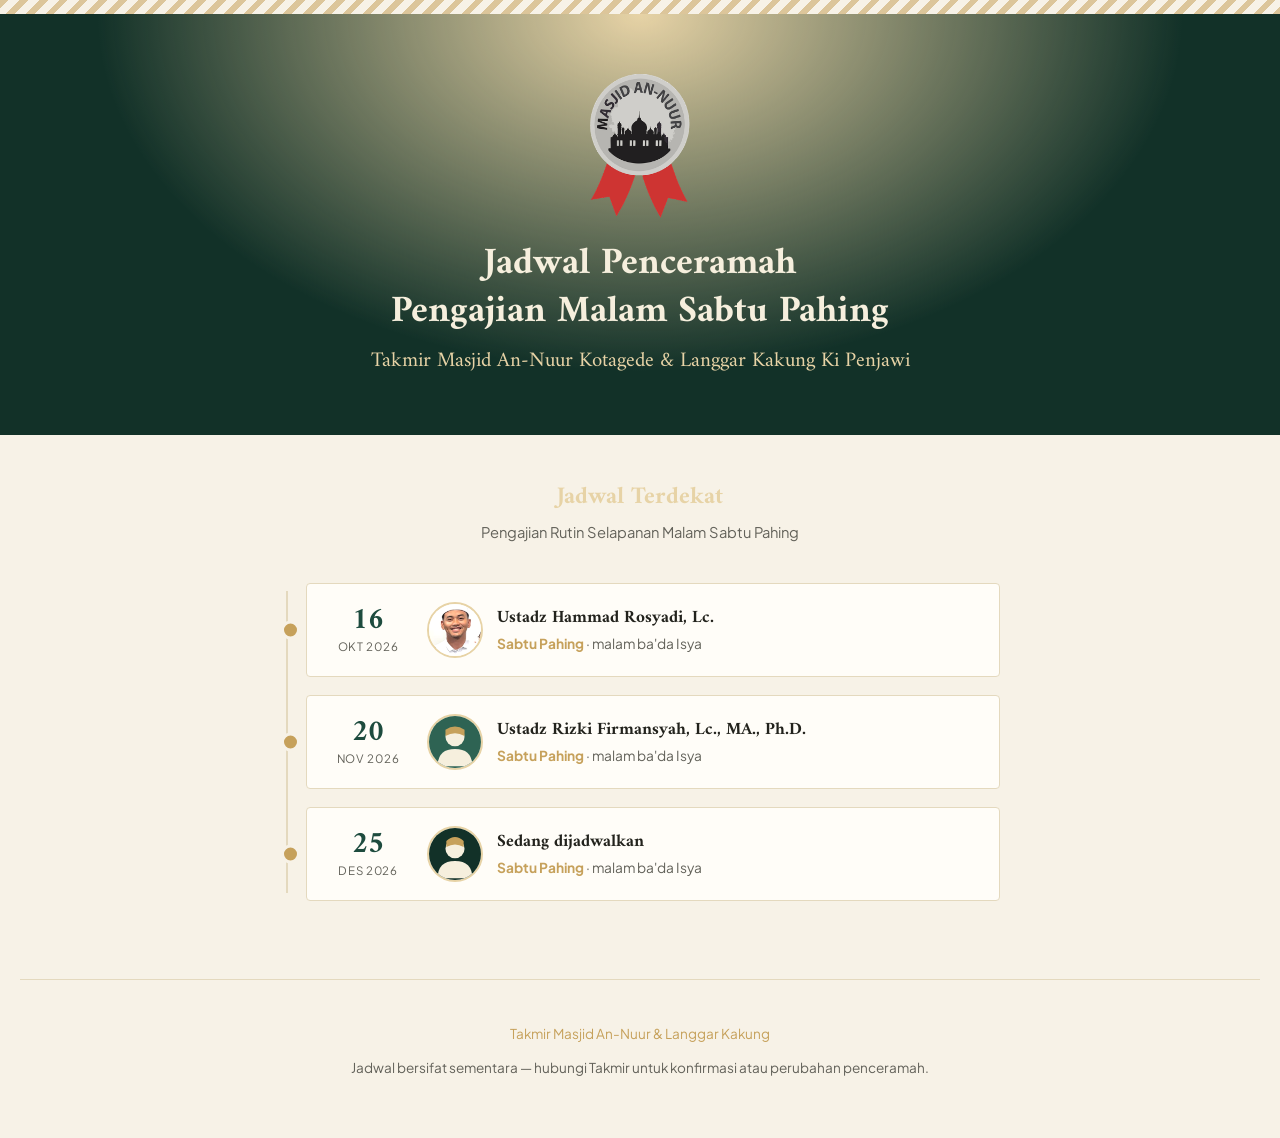
==== index.html @ 87052c6f "Upload situs jadwal penceramah" ====
<!DOCTYPE html>
<html lang="id">
<head>
<meta charset="UTF-8">
<meta name="viewport" content="width=device-width, initial-scale=1">
<title>Jadwal Penceramah Pengajian Malam Sabtu Pahing</title>
<link rel="icon" href="data:,">
<link rel="preconnect" href="https://fonts.googleapis.com">
<link rel="preconnect" href="https://fonts.gstatic.com" crossorigin>
<link href="https://fonts.googleapis.com/css2?family=Amiri:wght@400;700&family=Plus+Jakarta+Sans:wght@400;500;600;700&display=swap" rel="stylesheet">
<link rel="stylesheet" href="css/style.css">
</head>
<body>

<div class="pattern-band"></div>

<header class="hero">
  <img class="logo" src="assets/Logo Masjid An-Nuur.png" alt="Logo masjid">
  <h1>Jadwal Penceramah<br>Pengajian Malam Sabtu Pahing</h1>
  <p class="sub">Takmir Masjid An-Nuur Kotagede &amp; Langgar Kakung Ki Penjawi</p>
</header>

<main>
  <h2 class="section-title">Jadwal Terdekat</h2>
  <p class="section-note">Pengajian Rutin Selapanan Malam Sabtu Pahing</p>

  <div class="timeline">

    <div class="entry">
      <div class="date-badge"><span class="day">16</span><span class="month">OKT 2026</span></div>
      <div class="who">
        <img class="avatar" src="assets/photos/hammad.png" alt="Foto Ustadz Humam Zarodi">
        <div class="who-text">
          <p class="name">Ustadz Hammad Rosyadi, Lc.</p>
          <p class="hari"><b>Sabtu Pahing</b> · malam ba'da Isya</p>
        </div>
      </div>
    </div>

    <div class="entry">
      <div class="date-badge"><span class="day">20</span><span class="month">NOV 2026</span></div>
      <div class="who">
        <img class="avatar" src="assets/avatars/avatar-placeholder-2.svg" alt="Foto Ustadz Hasan Basri">
        <div class="who-text">
          <p class="name">Ustadz Rizki Firmansyah, Lc., MA., Ph.D. </p>
          <p class="hari"><b>Sabtu Pahing</b> · malam ba'da Isya</p>
        </div>
      </div>
    </div>

    <div class="entry">
      <div class="date-badge"><span class="day">25</span><span class="month">DES 2026</span></div>
      <div class="who">
        <img class="avatar" src="assets/avatars/avatar-placeholder-3.svg" alt="Foto KH. Muhtarom Hadi">
        <div class="who-text">
          <p class="name">Sedang dijadwalkan</p>
          <p class="hari"><b>Sabtu Pahing</b> · malam ba'da Isya</p>
        </div>
      </div>
    </div>

  </div>
</main>

<footer>
  <p class="masjid">Takmir Masjid An-Nuur &amp; Langgar Kakung</p>
  <p>Jadwal bersifat sementara &mdash; hubungi Takmir untuk konfirmasi atau perubahan penceramah.</p>
</footer>

</body>
</html>
---- css/style.css ----
:root {
  --green-deep:   #123128;
  --green:        #1D4B3E;
  --green-soft:   #2E6353;
  --gold:         #C6A15B;
  --gold-soft:    #E7D3A6;
  --paper:        #F7F2E7;
  --card:         #FFFDF8;
  --ink:          #22221C;
  --ink-muted:    #63625A;
  --line:         #E4D9BE;
  box-sizing: border-box;
}

@media (prefers-color-scheme: dark) {
  :root:not([data-theme="light"]) {
    --paper: #14201B;
    --card: #1B2B24;
    --ink: #EFE9DA;
    --ink-muted: #A9A296;
    --line: #33443A;
    --gold-soft: #4A3F27;
  }
}

:root[data-theme="dark"] {
  --paper: #14201B;
  --card: #1B2B24;
  --ink: #EFE9DA;
  --ink-muted: #A9A296;
  --line: #33443A;
  --gold-soft: #4A3F27;
}

* { box-sizing: border-box; }

body {
  margin: 0;
  background: var(--paper);
  color: var(--ink);
  font-family: "Plus Jakarta Sans", -apple-system, sans-serif;
  line-height: 1.5;
}

.pattern-band {
  height: 14px;
  background-image: repeating-linear-gradient(135deg, var(--gold) 0 6px, transparent 6px 14px);
  opacity: 0.55;
}

header.hero {
  padding: 56px 24px 40px;
  text-align: center;
  background:
    radial-gradient(ellipse at top, var(--gold-soft) 0%, transparent 60%),
    var(--green-deep);
  color: #F6EFDD;
}

.logo {
  max-width: 110px;
  height: auto;
  margin: 0 auto 22px;
  display: block;
}

.hero h1 {
  font-family: "Amiri", serif;
  font-weight: 700;
  font-size: clamp(1.5rem, 4vw, 2.35rem);
  line-height: 1.28;
  margin: 0 0 10px;
  max-width: 640px;
  margin-left: auto;
  margin-right: auto;
}

.hero .sub {
  font-family: "Amiri", serif;
  font-size: clamp(1.05rem, 2.4vw, 1.3rem);
  color: #E7D3A6;
  margin: 0 0 18px;
}

.hero .takmir {
  font-size: 0.95rem;
  letter-spacing: 0.02em;
  color: #D8CDB2;
  margin: 0;
}

main {
  max-width: 760px;
  margin: 0 auto;
  padding: 44px 20px 60px;
}

.section-title {
  font-family: "Amiri", serif;
  font-size: 1.5rem;
  font-weight: 700;
  color: #E7D3A6;
  text-align: center;
  margin: 0 0 6px;
}

.section-note {
  text-align: center;
  color: var(--ink-muted);
  font-size: 0.92rem;
  margin: 0 0 40px;
}

.timeline { position: relative; padding-left: 26px; }

.timeline::before {
  content: "";
  position: absolute;
  left: 6px;
  top: 8px;
  bottom: 8px;
  width: 2px;
  background: var(--line);
}

.entry {
  position: relative;
  display: grid;
  grid-template-columns: 82px 1fr;
  gap: 18px;
  align-items: center;
  padding: 18px 18px 18px 20px;
  margin-bottom: 18px;
  background: var(--card);
  border: 1px solid var(--line);
  border-radius: 4px;
}

.entry::before {
  content: "";
  position: absolute;
  left: -26px;
  top: 50%;
  transform: translateY(-50%);
  width: 13px;
  height: 13px;
  border-radius: 50%;
  background: var(--gold);
  border: 3px solid var(--paper);
}

.date-badge {
  text-align: center;
  color: var(--green);
}

@media (prefers-color-scheme: dark) {
  .date-badge { color: var(--gold); }
}

.date-badge .day {
  font-family: "Amiri", serif;
  font-weight: 700;
  font-size: 1.9rem;
  line-height: 1;
  display: block;
}

.date-badge .month {
  font-size: 0.72rem;
  letter-spacing: 0.06em;
  color: var(--ink-muted);
  display: block;
  margin-top: 2px;
}

.who { display: flex; align-items: center; gap: 14px; min-width: 0; }

.avatar {
  width: 56px;
  height: 56px;
  border-radius: 50%;
  flex-shrink: 0;
  border: 2px solid var(--gold-soft);
  object-fit: cover;
}

.who-text { min-width: 0; }

.who-text .name {
  font-family: "Amiri", serif;
  font-weight: 700;
  font-size: 1.08rem;
  color: var(--ink);
  margin: 0 0 2px;
}

.who-text .hari {
  font-size: 0.86rem;
  color: var(--ink-muted);
  margin: 0;
}

.who-text .hari b { color: #C6A15B; }

footer {
  text-align: center;
  padding: 30px 20px 46px;
  color: var(--ink-muted);
  font-size: 0.85rem;
  border-top: 1px solid var(--line);
  margin: 0 20px;
}

footer .masjid { color: #C6A15B;}; font-weight: 600; margin-bottom: 4px; }

@media (max-width: 420px) {
  .entry { grid-template-columns: 64px 1fr; gap: 12px; padding: 14px; }
  .avatar { width: 48px; height: 48px; }
}
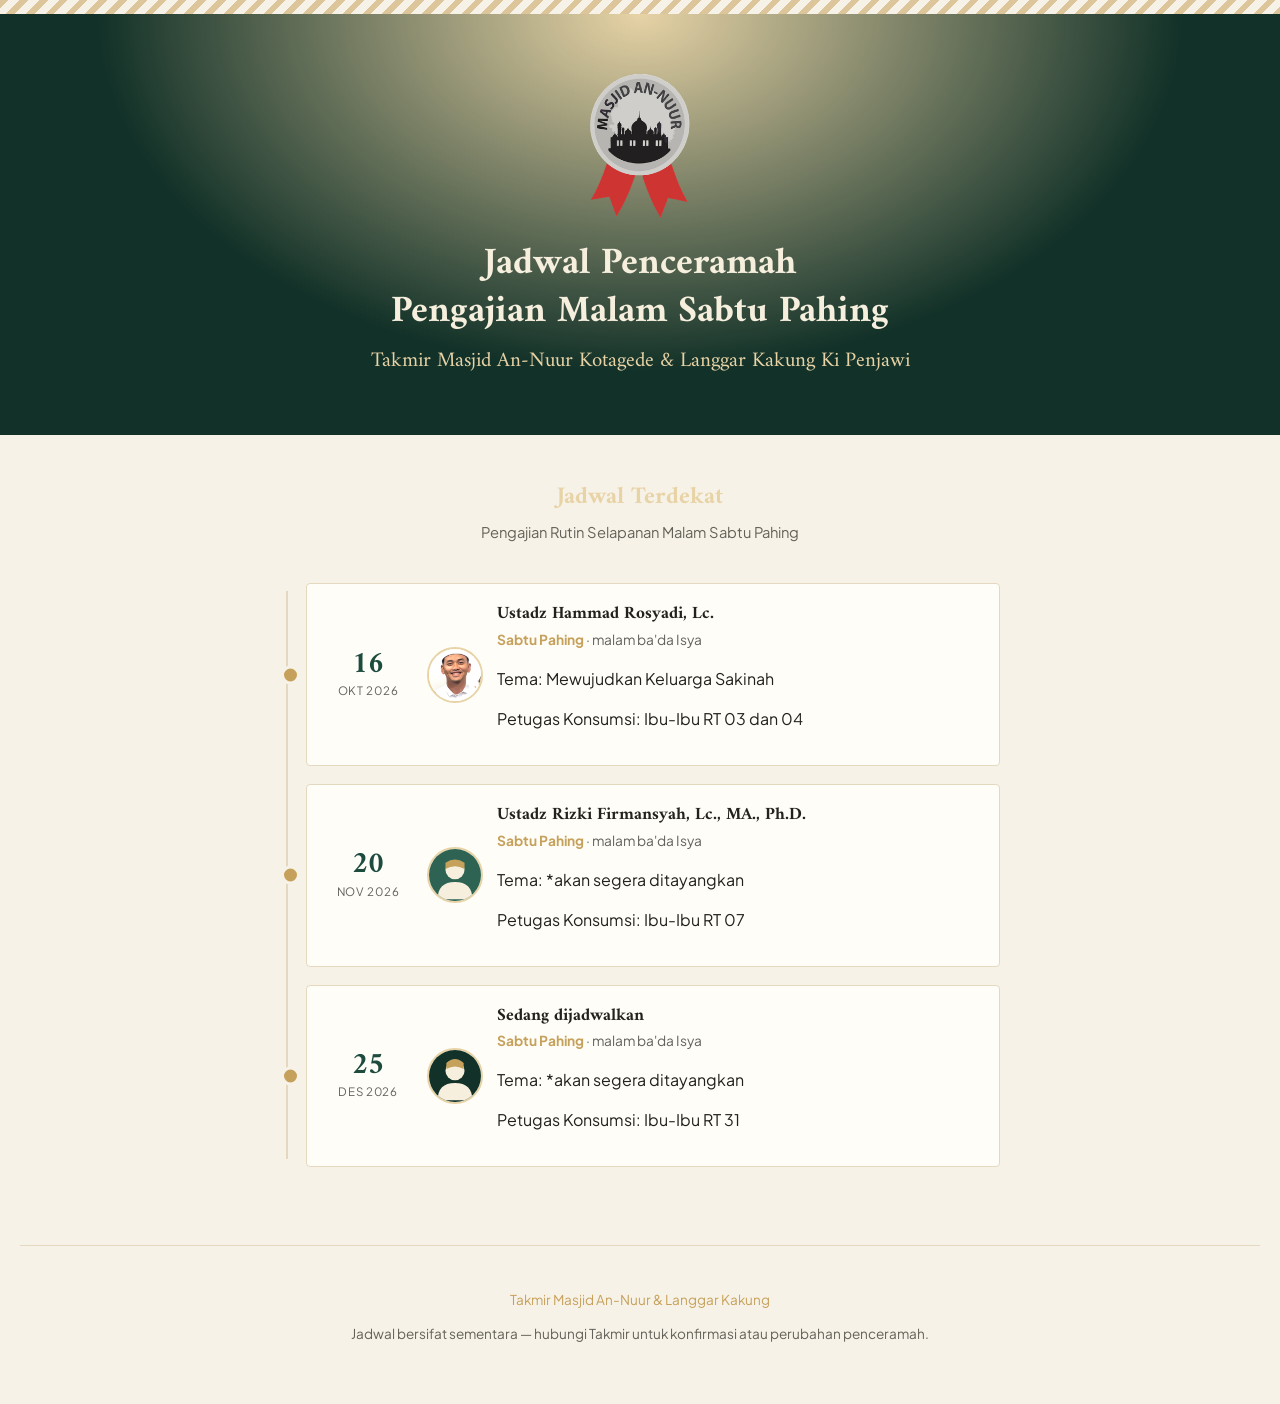
==== commit 0cb313ff: "commit index.html ke2" ====
--- a/index.html
+++ b/index.html
@@ -33,6 +33,8 @@
         <div class="who-text">
           <p class="name">Ustadz Hammad Rosyadi, Lc.</p>
           <p class="hari"><b>Sabtu Pahing</b> · malam ba'da Isya</p>
+          <p class="materi">Tema: Mewujudkan Keluarga Sakinah</p>
+          <p class="konsumsi">Petugas Konsumsi: Ibu-Ibu RT 03 dan 04</p>
         </div>
       </div>
     </div>
@@ -44,6 +46,8 @@
         <div class="who-text">
           <p class="name">Ustadz Rizki Firmansyah, Lc., MA., Ph.D. </p>
           <p class="hari"><b>Sabtu Pahing</b> · malam ba'da Isya</p>
+           <p class="materi">Tema: *akan segera ditayangkan</p>
+          <p class="konsumsi">Petugas Konsumsi: Ibu-Ibu RT 07</p>
         </div>
       </div>
     </div>
@@ -55,6 +59,8 @@
         <div class="who-text">
           <p class="name">Sedang dijadwalkan</p>
           <p class="hari"><b>Sabtu Pahing</b> · malam ba'da Isya</p>
+          <p class="materi">Tema: *akan segera ditayangkan</p>
+          <p class="konsumsi">Petugas Konsumsi: Ibu-Ibu RT 31</p>
         </div>
       </div>
     </div>
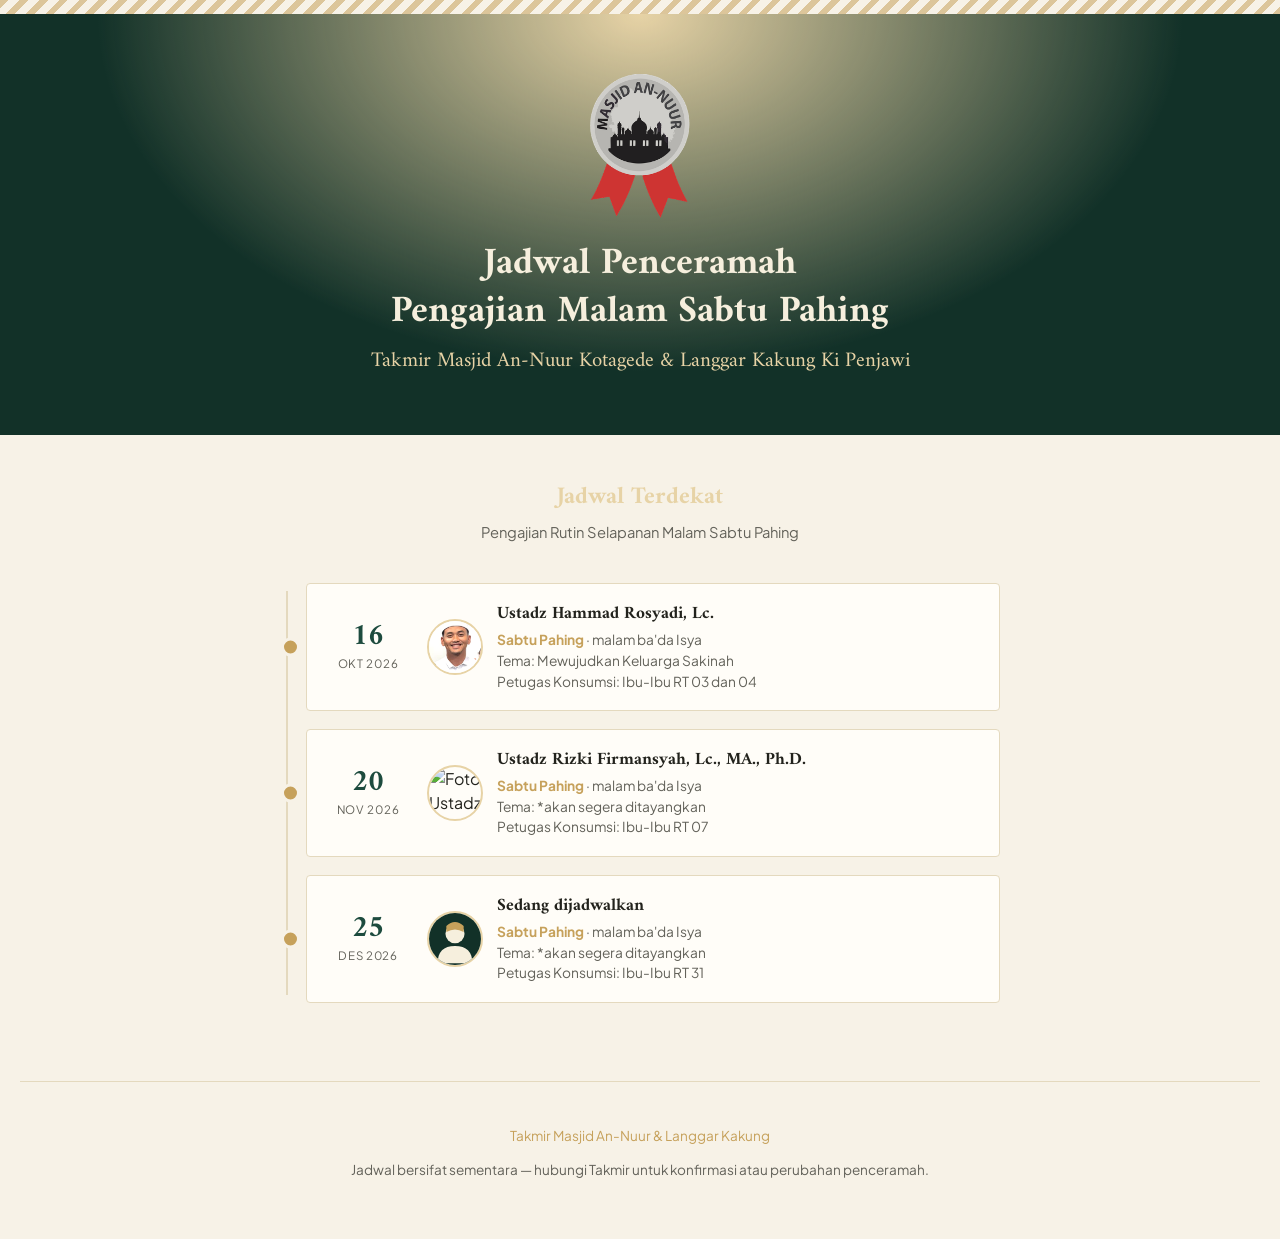
==== commit abe656e0: "commit index.html ke2" ====
--- a/index.html
+++ b/index.html
@@ -33,8 +33,8 @@
         <div class="who-text">
           <p class="name">Ustadz Hammad Rosyadi, Lc.</p>
           <p class="hari"><b>Sabtu Pahing</b> · malam ba'da Isya</p>
-          <p class="materi">Tema: Mewujudkan Keluarga Sakinah</p>
-          <p class="konsumsi">Petugas Konsumsi: Ibu-Ibu RT 03 dan 04</p>
+          <p class="hari">Tema: Mewujudkan Keluarga Sakinah</p>
+          <p class="hari">Petugas Konsumsi: Ibu-Ibu RT 03 dan 04</p>
         </div>
       </div>
     </div>
@@ -42,12 +42,12 @@
     <div class="entry">
       <div class="date-badge"><span class="day">20</span><span class="month">NOV 2026</span></div>
       <div class="who">
-        <img class="avatar" src="assets/avatars/avatar-placeholder-2.svg" alt="Foto Ustadz Hasan Basri">
+        <img class="avatar" src="assets/photos/rizki.jpg" alt="Foto Ustadz Rizki Firmansyah">
         <div class="who-text">
           <p class="name">Ustadz Rizki Firmansyah, Lc., MA., Ph.D. </p>
           <p class="hari"><b>Sabtu Pahing</b> · malam ba'da Isya</p>
-           <p class="materi">Tema: *akan segera ditayangkan</p>
-          <p class="konsumsi">Petugas Konsumsi: Ibu-Ibu RT 07</p>
+           <p class="hari">Tema: *akan segera ditayangkan</p>
+          <p class="hari">Petugas Konsumsi: Ibu-Ibu RT 07</p>
         </div>
       </div>
     </div>
@@ -59,8 +59,8 @@
         <div class="who-text">
           <p class="name">Sedang dijadwalkan</p>
           <p class="hari"><b>Sabtu Pahing</b> · malam ba'da Isya</p>
-          <p class="materi">Tema: *akan segera ditayangkan</p>
-          <p class="konsumsi">Petugas Konsumsi: Ibu-Ibu RT 31</p>
+          <p class="hari">Tema: *akan segera ditayangkan</p>
+          <p class="hari">Petugas Konsumsi: Ibu-Ibu RT 31</p>
         </div>
       </div>
     </div>
